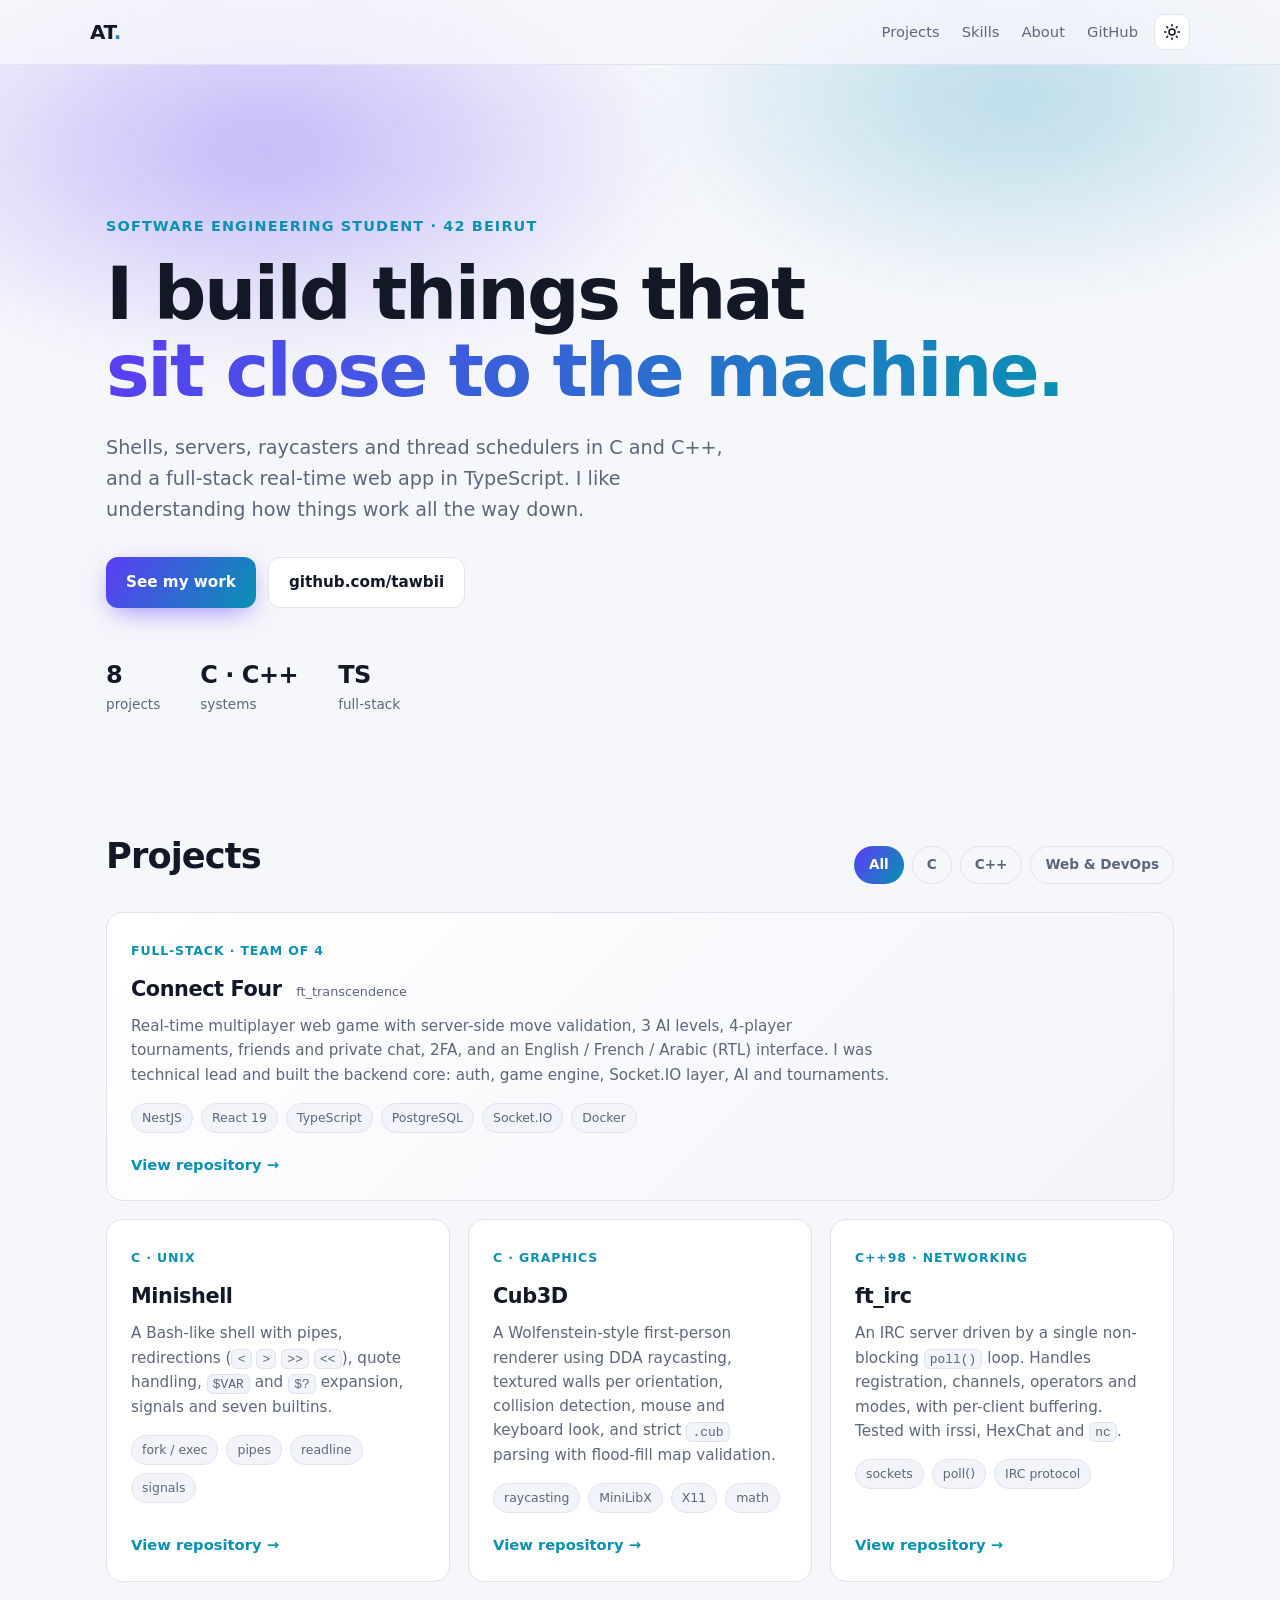
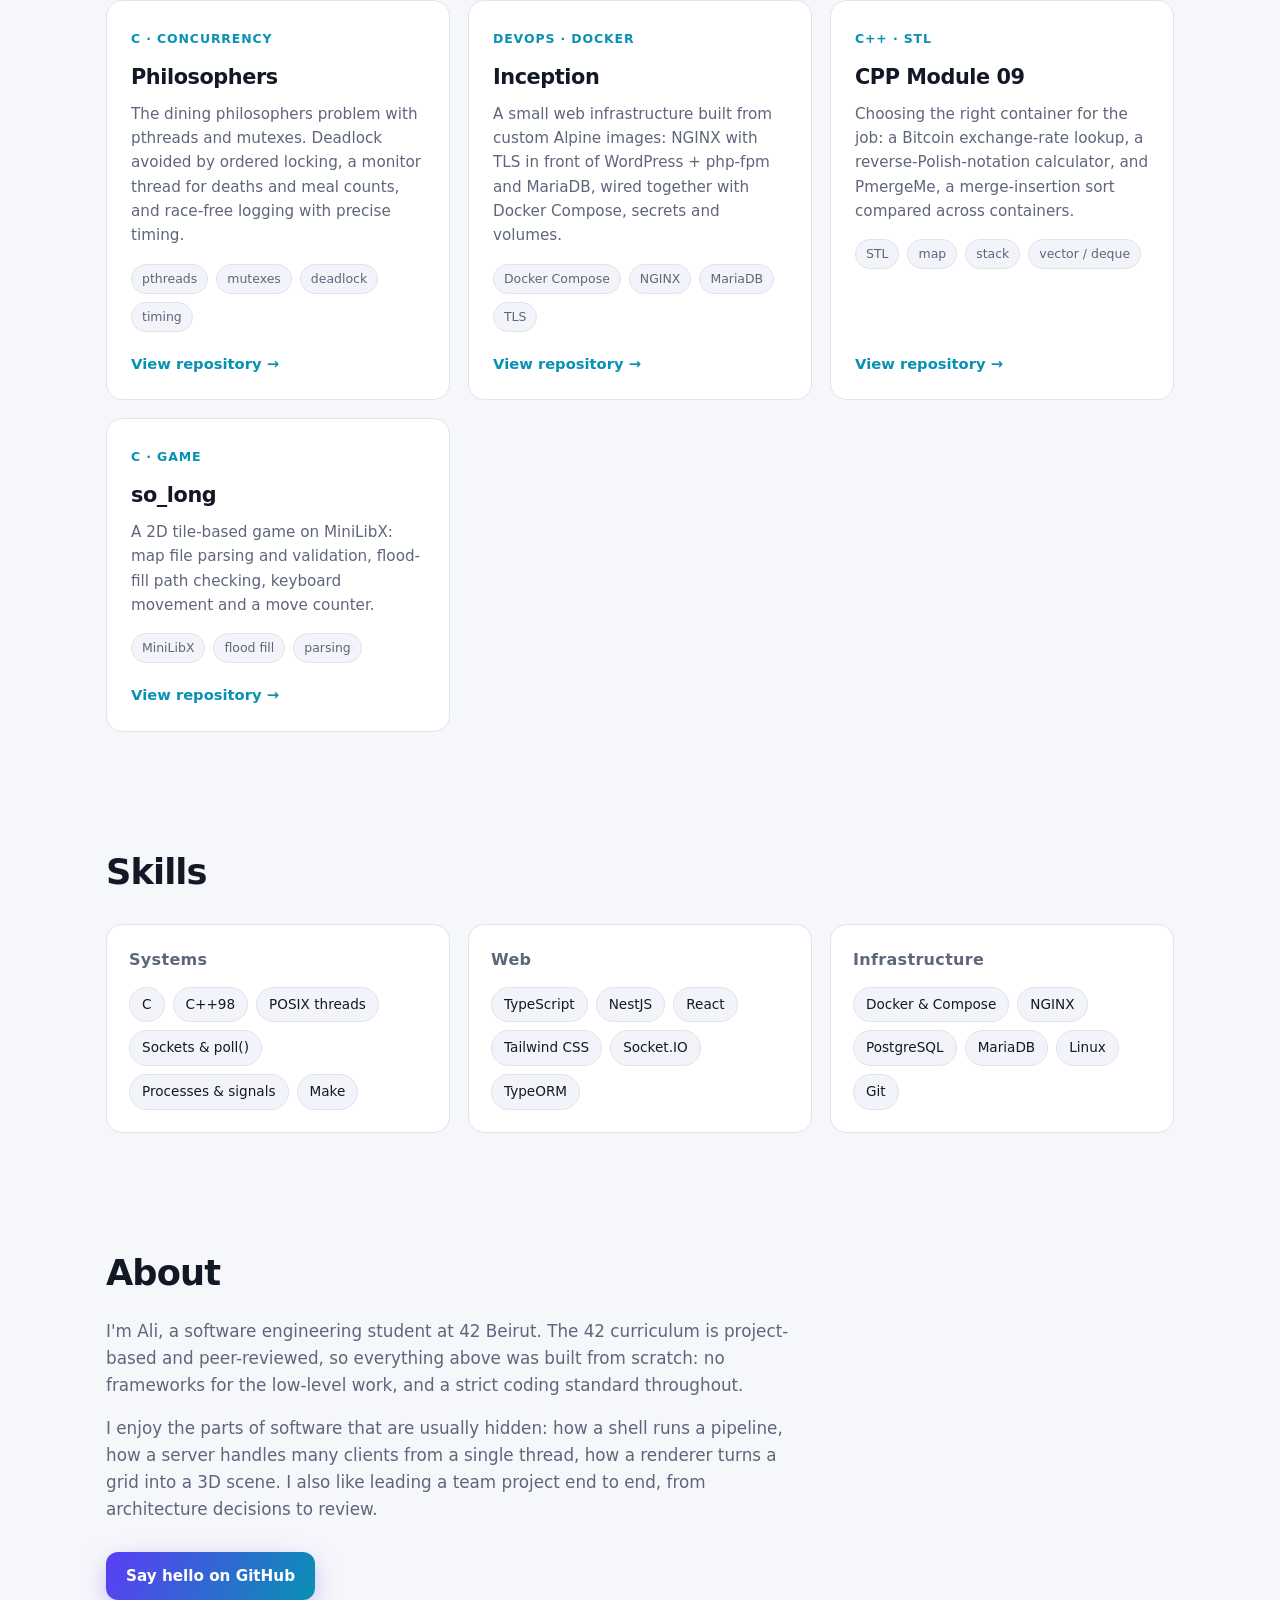
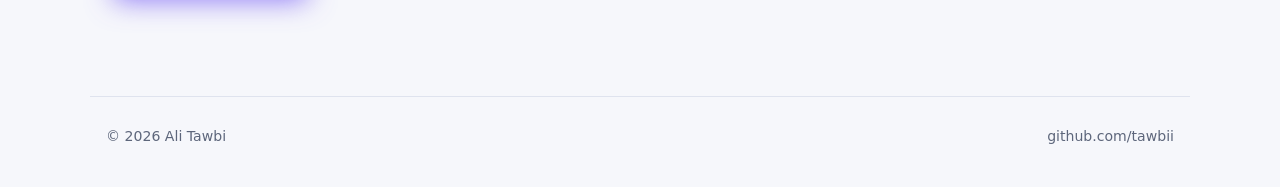
==== index.html @ 0d7594f7 "Add profile" ====
<!doctype html>
<html lang="en">
<head>
<meta charset="utf-8">
<meta name="viewport" content="width=device-width, initial-scale=1">
<title>Ali Tawbi — Software Engineer</title>
<meta name="description" content="Portfolio of Ali Tawbi, a 42 Beirut software engineering student: shells, servers, raycasters, concurrency and full-stack web.">
<meta property="og:title" content="Ali Tawbi — Software Engineer">
<meta property="og:description" content="Systems programming in C and C++, plus full-stack web with NestJS and React.">
<link rel="icon" href="data:image/svg+xml,<svg xmlns='http://www.w3.org/2000/svg' viewBox='0 0 64 64'><defs><linearGradient id='g' x1='0' y1='0' x2='1' y2='1'><stop offset='0' stop-color='%237c5cff'/><stop offset='1' stop-color='%2321d4fd'/></linearGradient></defs><rect width='64' height='64' rx='16' fill='url(%23g)'/><text x='32' y='43' font-family='sans-serif' font-size='30' font-weight='700' text-anchor='middle' fill='white'>AT</text></svg>">
<link rel="stylesheet" href="style.css">
</head>
<body>

<header class="nav">
  <a class="brand" href="#top" aria-label="Ali Tawbi, home">AT<span>.</span></a>
  <nav aria-label="Primary">
    <a href="#projects">Projects</a>
    <a href="#skills">Skills</a>
    <a href="#about">About</a>
    <a href="https://github.com/tawbii" rel="noopener">GitHub</a>
  </nav>
  <button id="theme" class="icon-btn" type="button" aria-label="Toggle light and dark theme">
    <svg viewBox="0 0 24 24" width="18" height="18" fill="none" stroke="currentColor" stroke-width="2" stroke-linecap="round" stroke-linejoin="round" aria-hidden="true"><circle cx="12" cy="12" r="4"/><path d="M12 2v2M12 20v2M4.9 4.9l1.4 1.4M17.7 17.7l1.4 1.4M2 12h2M20 12h2M4.9 19.1l1.4-1.4M17.7 6.3l1.4-1.4"/></svg>
  </button>
</header>

<main id="top">

  <section class="hero">
    <div class="glow" aria-hidden="true"></div>
    <p class="eyebrow">Software engineering student · 42 Beirut</p>
    <h1>I build things that<br><span class="grad">sit close to the machine.</span></h1>
    <p class="lede">Shells, servers, raycasters and thread schedulers in C and C++, and a full-stack real-time web app in TypeScript. I like understanding how things work all the way down.</p>
    <div class="cta">
      <a class="btn primary" href="#projects">See my work</a>
      <a class="btn" href="https://github.com/tawbii" rel="noopener">github.com/tawbii</a>
    </div>
    <ul class="stats" aria-label="At a glance">
      <li><strong>8</strong><span>projects</span></li>
      <li><strong>C · C++</strong><span>systems</span></li>
      <li><strong>TS</strong><span>full-stack</span></li>
    </ul>
  </section>

  <section id="projects" class="section">
    <div class="section-head">
      <h2>Projects</h2>
      <div class="filters" role="group" aria-label="Filter projects">
        <button class="chip active" data-filter="all" type="button">All</button>
        <button class="chip" data-filter="c" type="button">C</button>
        <button class="chip" data-filter="cpp" type="button">C++</button>
        <button class="chip" data-filter="web" type="button">Web &amp; DevOps</button>
      </div>
    </div>

    <div class="grid">

      <article class="card featured" data-cat="web">
        <div class="card-top"><span class="kind">Full-stack · Team of 4</span></div>
        <h3>Connect Four <small>ft_transcendence</small></h3>
        <p>Real-time multiplayer web game with server-side move validation, 3 AI levels, 4-player tournaments, friends and private chat, 2FA, and an English / French / Arabic (RTL) interface. I was technical lead and built the backend core: auth, game engine, Socket.IO layer, AI and tournaments.</p>
        <ul class="tags"><li>NestJS</li><li>React 19</li><li>TypeScript</li><li>PostgreSQL</li><li>Socket.IO</li><li>Docker</li></ul>
        <a class="link" href="https://github.com/tawbii/transcendence" rel="noopener">View repository <span aria-hidden="true">→</span></a>
      </article>

      <article class="card" data-cat="c">
        <div class="card-top"><span class="kind">C · Unix</span></div>
        <h3>Minishell</h3>
        <p>A Bash-like shell with pipes, redirections (<code>&lt;</code> <code>&gt;</code> <code>&gt;&gt;</code> <code>&lt;&lt;</code>), quote handling, <code>$VAR</code> and <code>$?</code> expansion, signals and seven builtins.</p>
        <ul class="tags"><li>fork / exec</li><li>pipes</li><li>readline</li><li>signals</li></ul>
        <a class="link" href="https://github.com/tawbii/Minishell" rel="noopener">View repository <span aria-hidden="true">→</span></a>
      </article>

      <article class="card" data-cat="c">
        <div class="card-top"><span class="kind">C · Graphics</span></div>
        <h3>Cub3D</h3>
        <p>A Wolfenstein-style first-person renderer using DDA raycasting, textured walls per orientation, collision detection, mouse and keyboard look, and strict <code>.cub</code> parsing with flood-fill map validation.</p>
        <ul class="tags"><li>raycasting</li><li>MiniLibX</li><li>X11</li><li>math</li></ul>
        <a class="link" href="https://github.com/tawbii/Cub3d-" rel="noopener">View repository <span aria-hidden="true">→</span></a>
      </article>

      <article class="card" data-cat="cpp">
        <div class="card-top"><span class="kind">C++98 · Networking</span></div>
        <h3>ft_irc</h3>
        <p>An IRC server driven by a single non-blocking <code>poll()</code> loop. Handles registration, channels, operators and modes, with per-client buffering. Tested with irssi, HexChat and <code>nc</code>.</p>
        <ul class="tags"><li>sockets</li><li>poll()</li><li>IRC protocol</li></ul>
        <a class="link" href="https://github.com/tawbii/irc" rel="noopener">View repository <span aria-hidden="true">→</span></a>
      </article>

      <article class="card" data-cat="c">
        <div class="card-top"><span class="kind">C · Concurrency</span></div>
        <h3>Philosophers</h3>
        <p>The dining philosophers problem with pthreads and mutexes. Deadlock avoided by ordered locking, a monitor thread for deaths and meal counts, and race-free logging with precise timing.</p>
        <ul class="tags"><li>pthreads</li><li>mutexes</li><li>deadlock</li><li>timing</li></ul>
        <a class="link" href="https://github.com/tawbii/philosophers" rel="noopener">View repository <span aria-hidden="true">→</span></a>
      </article>

      <article class="card" data-cat="web">
        <div class="card-top"><span class="kind">DevOps · Docker</span></div>
        <h3>Inception</h3>
        <p>A small web infrastructure built from custom Alpine images: NGINX with TLS in front of WordPress + php-fpm and MariaDB, wired together with Docker Compose, secrets and volumes.</p>
        <ul class="tags"><li>Docker Compose</li><li>NGINX</li><li>MariaDB</li><li>TLS</li></ul>
        <a class="link" href="https://github.com/tawbii/inception" rel="noopener">View repository <span aria-hidden="true">→</span></a>
      </article>

      <article class="card" data-cat="cpp">
        <div class="card-top"><span class="kind">C++ · STL</span></div>
        <h3>CPP Module 09</h3>
        <p>Choosing the right container for the job: a Bitcoin exchange-rate lookup, a reverse-Polish-notation calculator, and PmergeMe, a merge-insertion sort compared across containers.</p>
        <ul class="tags"><li>STL</li><li>map</li><li>stack</li><li>vector / deque</li></ul>
        <a class="link" href="https://github.com/tawbii/CPP09" rel="noopener">View repository <span aria-hidden="true">→</span></a>
      </article>

      <article class="card" data-cat="c">
        <div class="card-top"><span class="kind">C · Game</span></div>
        <h3>so_long</h3>
        <p>A 2D tile-based game on MiniLibX: map file parsing and validation, flood-fill path checking, keyboard movement and a move counter.</p>
        <ul class="tags"><li>MiniLibX</li><li>flood fill</li><li>parsing</li></ul>
        <a class="link" href="https://github.com/tawbii/so_long" rel="noopener">View repository <span aria-hidden="true">→</span></a>
      </article>

    </div>
  </section>

  <section id="skills" class="section">
    <h2>Skills</h2>
    <div class="skills">
      <div class="skill-group">
        <h3>Systems</h3>
        <ul class="tags big"><li>C</li><li>C++98</li><li>POSIX threads</li><li>Sockets &amp; poll()</li><li>Processes &amp; signals</li><li>Make</li></ul>
      </div>
      <div class="skill-group">
        <h3>Web</h3>
        <ul class="tags big"><li>TypeScript</li><li>NestJS</li><li>React</li><li>Tailwind CSS</li><li>Socket.IO</li><li>TypeORM</li></ul>
      </div>
      <div class="skill-group">
        <h3>Infrastructure</h3>
        <ul class="tags big"><li>Docker &amp; Compose</li><li>NGINX</li><li>PostgreSQL</li><li>MariaDB</li><li>Linux</li><li>Git</li></ul>
      </div>
    </div>
  </section>

  <section id="about" class="section about">
    <h2>About</h2>
    <p>I'm Ali, a software engineering student at 42 Beirut. The 42 curriculum is project-based and peer-reviewed, so everything above was built from scratch: no frameworks for the low-level work, and a strict coding standard throughout.</p>
    <p>I enjoy the parts of software that are usually hidden: how a shell runs a pipeline, how a server handles many clients from a single thread, how a renderer turns a grid into a 3D scene. I also like leading a team project end to end, from architecture decisions to review.</p>
    <a class="btn primary" href="https://github.com/tawbii" rel="noopener">Say hello on GitHub</a>
  </section>

</main>

<footer class="footer">
  <span>© <span id="year">2026</span> Ali Tawbi</span>
  <a href="https://github.com/tawbii" rel="noopener">github.com/tawbii</a>
</footer>

<script src="main.js"></script>
</body>
</html>
---- style.css ----
:root {
  --bg: #0a0c12;
  --bg-2: #0f121b;
  --surface: #121723;
  --surface-2: #171d2c;
  --border: #232b3d;
  --text: #e9edf5;
  --muted: #8d97ab;
  --accent: #7c5cff;
  --accent-2: #21d4fd;
  --grad: linear-gradient(120deg, var(--accent), var(--accent-2));
  --shadow: 0 10px 40px -12px rgba(0, 0, 0, .6);
  --radius: 16px;
  color-scheme: dark;
}
@media (prefers-color-scheme: light) {
  :root:not([data-theme="dark"]) {
    --bg: #f6f7fb; --bg-2: #eef0f7; --surface: #ffffff; --surface-2: #f3f4fa;
    --border: #dfe3ee; --text: #131827; --muted: #5d667b;
    --accent: #5b3df5; --accent-2: #0891b2;
    --shadow: 0 10px 40px -14px rgba(30, 40, 90, .25);
    color-scheme: light;
  }
}
:root[data-theme="light"] {
  --bg: #f6f7fb; --bg-2: #eef0f7; --surface: #ffffff; --surface-2: #f3f4fa;
  --border: #dfe3ee; --text: #131827; --muted: #5d667b;
  --accent: #5b3df5; --accent-2: #0891b2;
  --shadow: 0 10px 40px -14px rgba(30, 40, 90, .25);
  color-scheme: light;
}

* { box-sizing: border-box; }
html { scroll-behavior: smooth; }
body {
  margin: 0;
  background: var(--bg);
  color: var(--text);
  font-family: Inter, ui-sans-serif, system-ui, -apple-system, "Segoe UI", Roboto, "Helvetica Neue", Arial, sans-serif;
  line-height: 1.6;
  -webkit-font-smoothing: antialiased;
}
a { color: inherit; text-decoration: none; }
code {
  font-family: ui-monospace, SFMono-Regular, Menlo, Consolas, monospace;
  font-size: .85em;
  padding: .12em .4em;
  border-radius: 6px;
  background: var(--surface-2);
  border: 1px solid var(--border);
}
:focus-visible { outline: 2px solid var(--accent-2); outline-offset: 3px; border-radius: 6px; }

/* nav */
.nav {
  position: sticky; top: 0; z-index: 10;
  display: flex; align-items: center; justify-content: space-between; gap: 16px;
  padding: 14px max(16px, calc((100vw - 1100px) / 2));
  background: color-mix(in srgb, var(--bg) 78%, transparent);
  backdrop-filter: blur(14px);
  border-bottom: 1px solid var(--border);
}
.brand { font-weight: 800; font-size: 1.25rem; letter-spacing: -.02em; }
.brand span { color: var(--accent-2); }
.nav nav { display: flex; gap: 22px; margin-left: auto; }
.nav nav a { color: var(--muted); font-size: .92rem; transition: color .15s; }
.nav nav a:hover { color: var(--text); }
.icon-btn {
  display: grid; place-items: center; width: 36px; height: 36px;
  color: var(--text); background: var(--surface); border: 1px solid var(--border);
  border-radius: 10px; cursor: pointer; transition: transform .15s, border-color .15s;
}
.icon-btn:hover { transform: translateY(-1px); border-color: var(--accent); }

main { max-width: 1100px; margin: 0 auto; padding: 0 16px; }

/* hero */
.hero { position: relative; padding: clamp(72px, 14vw, 150px) 0 56px; isolation: isolate; }
.glow {
  position: absolute; inset: -10% -20% auto -20%; height: 520px; z-index: -1;
  background:
    radial-gradient(40% 60% at 25% 30%, color-mix(in srgb, var(--accent) 34%, transparent), transparent 70%),
    radial-gradient(35% 55% at 75% 20%, color-mix(in srgb, var(--accent-2) 26%, transparent), transparent 70%);
  filter: blur(30px);
  animation: drift 14s ease-in-out infinite alternate;
}
@keyframes drift { to { transform: translate3d(2%, 4%, 0) scale(1.06); } }
.eyebrow { margin: 0 0 18px; color: var(--accent-2); font-weight: 600; font-size: .9rem; letter-spacing: .08em; text-transform: uppercase; }
h1 { margin: 0; font-size: clamp(2.3rem, 7vw, 4.6rem); line-height: 1.04; letter-spacing: -.035em; font-weight: 800; }
.grad { background: var(--grad); -webkit-background-clip: text; background-clip: text; color: transparent; }
.lede { max-width: 620px; margin: 24px 0 0; color: var(--muted); font-size: clamp(1.02rem, 2.2vw, 1.2rem); }
.cta { display: flex; flex-wrap: wrap; gap: 12px; margin-top: 32px; }
.btn {
  display: inline-flex; align-items: center; padding: 12px 20px; font-weight: 600; font-size: .95rem;
  border-radius: 12px; border: 1px solid var(--border); background: var(--surface);
  transition: transform .15s, border-color .15s, box-shadow .15s;
}
.btn:hover { transform: translateY(-2px); border-color: var(--accent); }
.btn.primary { border: 0; color: #fff; background: var(--grad); box-shadow: 0 8px 28px -8px color-mix(in srgb, var(--accent) 70%, transparent); }
.btn.primary:hover { box-shadow: 0 12px 34px -8px color-mix(in srgb, var(--accent) 80%, transparent); }
.stats { display: flex; flex-wrap: wrap; gap: 14px 40px; list-style: none; margin: 48px 0 0; padding: 0; }
.stats li { display: flex; flex-direction: column; }
.stats strong { font-size: 1.5rem; letter-spacing: -.02em; }
.stats span { color: var(--muted); font-size: .85rem; }

/* sections */
.section { padding: 56px 0; }
.section h2 { margin: 0 0 8px; font-size: clamp(1.6rem, 4vw, 2.2rem); letter-spacing: -.025em; }
.section-head { display: flex; flex-wrap: wrap; align-items: end; justify-content: space-between; gap: 16px; margin-bottom: 28px; }
.section-head h2 { margin: 0; }
.filters { display: flex; flex-wrap: wrap; gap: 8px; }
.chip {
  padding: 7px 14px; font: inherit; font-size: .85rem; font-weight: 600; color: var(--muted);
  background: transparent; border: 1px solid var(--border); border-radius: 999px; cursor: pointer;
  transition: color .15s, background .15s, border-color .15s;
}
.chip:hover { color: var(--text); border-color: var(--accent); }
.chip.active { color: #fff; background: var(--grad); border-color: transparent; }

/* cards */
.grid { display: grid; grid-template-columns: repeat(auto-fill, minmax(310px, 1fr)); gap: 18px; }
.card {
  position: relative; display: flex; flex-direction: column; padding: 24px;
  background: var(--surface); border: 1px solid var(--border); border-radius: var(--radius);
  transition: transform .2s, border-color .2s, box-shadow .2s;
}
.card::before {
  content: ""; position: absolute; inset: 0; border-radius: inherit; padding: 1px; opacity: 0;
  background: var(--grad);
  -webkit-mask: linear-gradient(#000 0 0) content-box, linear-gradient(#000 0 0);
  -webkit-mask-composite: xor; mask-composite: exclude;
  transition: opacity .25s; pointer-events: none;
}
.card:hover { transform: translateY(-4px); box-shadow: var(--shadow); }
.card:hover::before { opacity: 1; }
.card.featured { grid-column: 1 / -1; background: linear-gradient(135deg, var(--surface), var(--surface-2)); }
.card.featured p { max-width: 760px; }
.card[hidden] { display: none; }
.kind { color: var(--accent-2); font-size: .78rem; font-weight: 700; letter-spacing: .07em; text-transform: uppercase; }
.card h3 { margin: 10px 0 8px; font-size: 1.3rem; letter-spacing: -.02em; }
.card h3 small { margin-left: 8px; color: var(--muted); font-size: .8rem; font-weight: 500; letter-spacing: 0; }
.card p { margin: 0 0 16px; color: var(--muted); font-size: .95rem; }
.tags { display: flex; flex-wrap: wrap; gap: 8px; list-style: none; margin: 0 0 20px; padding: 0; }
.tags li {
  padding: 4px 10px; font-size: .78rem; font-weight: 500; color: var(--muted);
  background: var(--surface-2); border: 1px solid var(--border); border-radius: 999px;
}
.link { margin-top: auto; font-weight: 600; font-size: .92rem; color: var(--accent-2); }
.link span { display: inline-block; transition: transform .15s; }
.link:hover span { transform: translateX(4px); }

/* skills */
.skills { display: grid; grid-template-columns: repeat(auto-fit, minmax(260px, 1fr)); gap: 18px; margin-top: 24px; }
.skill-group { padding: 22px; background: var(--surface); border: 1px solid var(--border); border-radius: var(--radius); }
.skill-group h3 { margin: 0 0 14px; font-size: 1rem; color: var(--muted); font-weight: 600; letter-spacing: .02em; }
.tags.big { margin: 0; }
.tags.big li { font-size: .85rem; padding: 6px 12px; color: var(--text); }

/* about */
.about p { max-width: 700px; color: var(--muted); font-size: 1.05rem; }
.about .btn { margin-top: 12px; }

/* footer */
.footer {
  display: flex; flex-wrap: wrap; justify-content: space-between; gap: 12px;
  max-width: 1100px; margin: 40px auto 0; padding: 28px 16px 40px;
  color: var(--muted); font-size: .88rem; border-top: 1px solid var(--border);
}
.footer a:hover { color: var(--text); }

@media (max-width: 640px) {
  .nav nav { gap: 14px; }
  .nav nav a:nth-child(3) { display: none; }
  .grid { grid-template-columns: 1fr; }
}
@media (prefers-reduced-motion: reduce) {
  html { scroll-behavior: auto; }
  .glow { animation: none; }
  * { transition: none !important; }
}
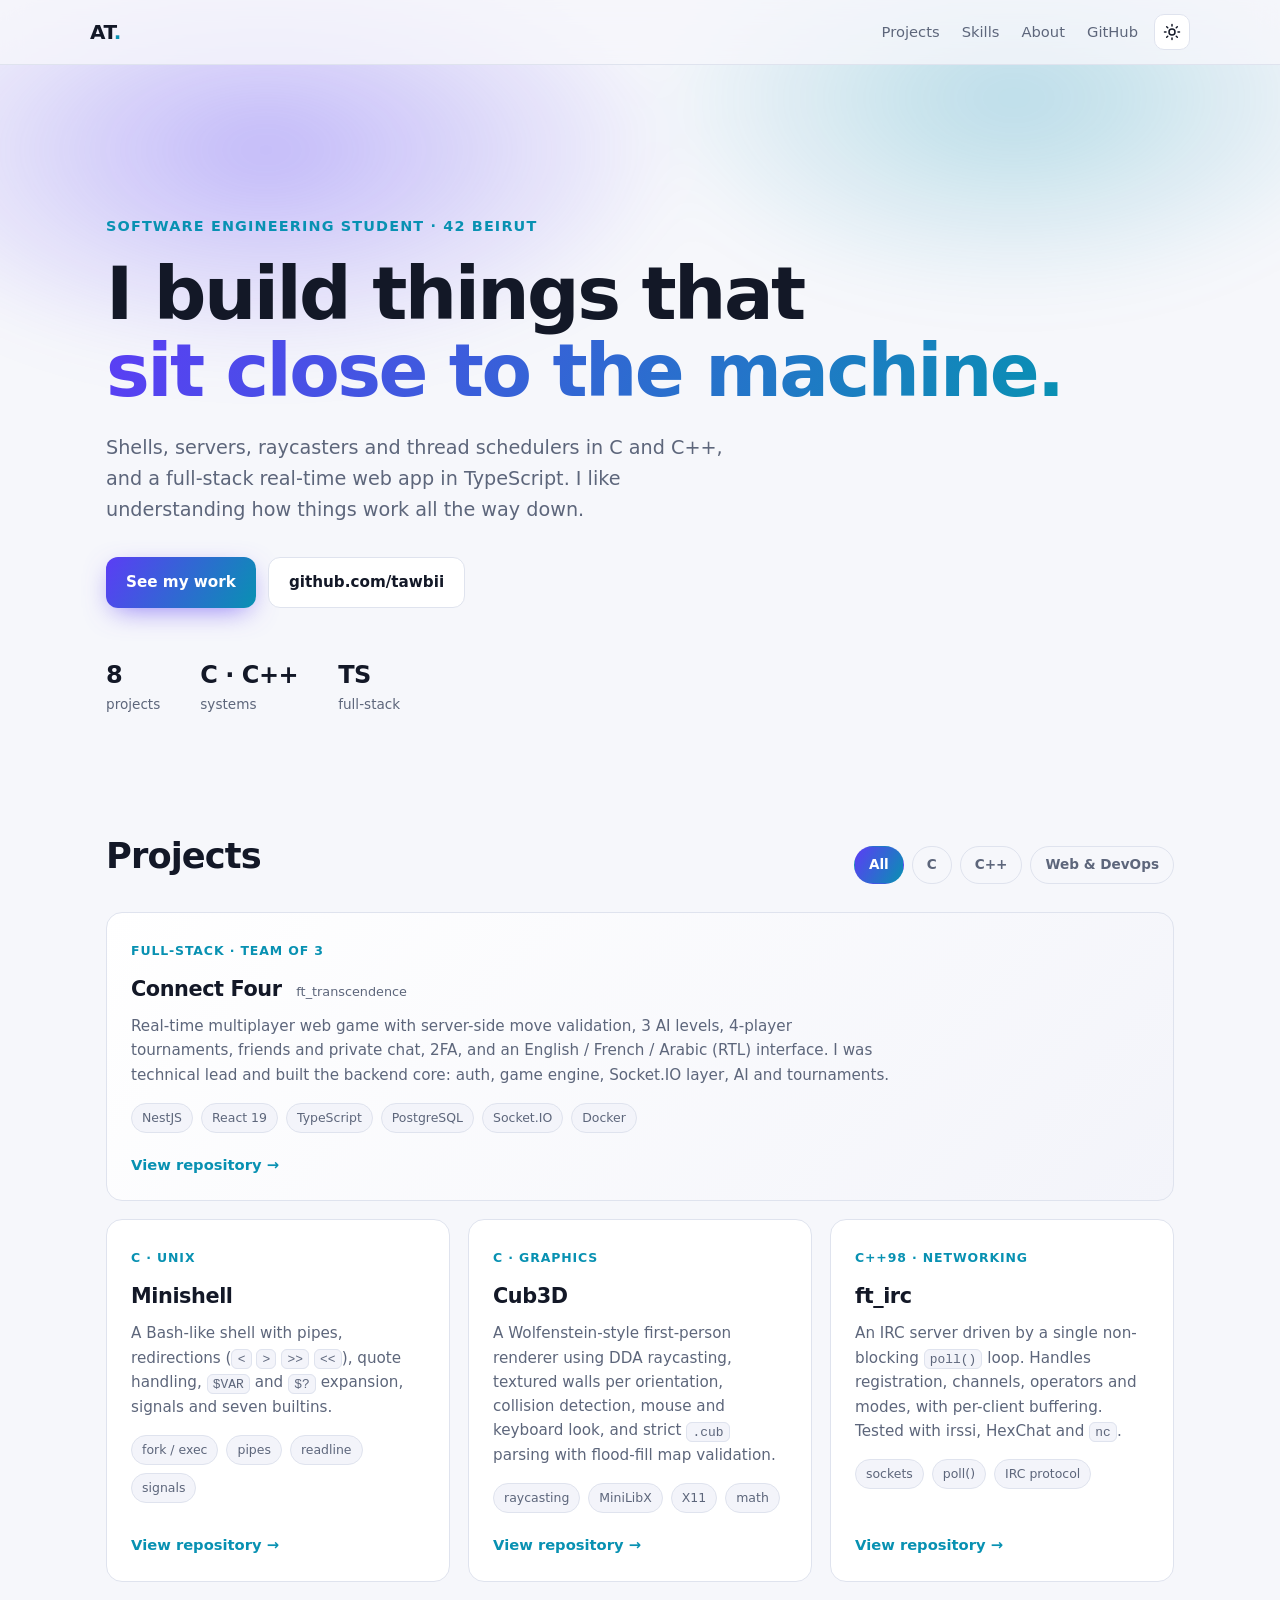
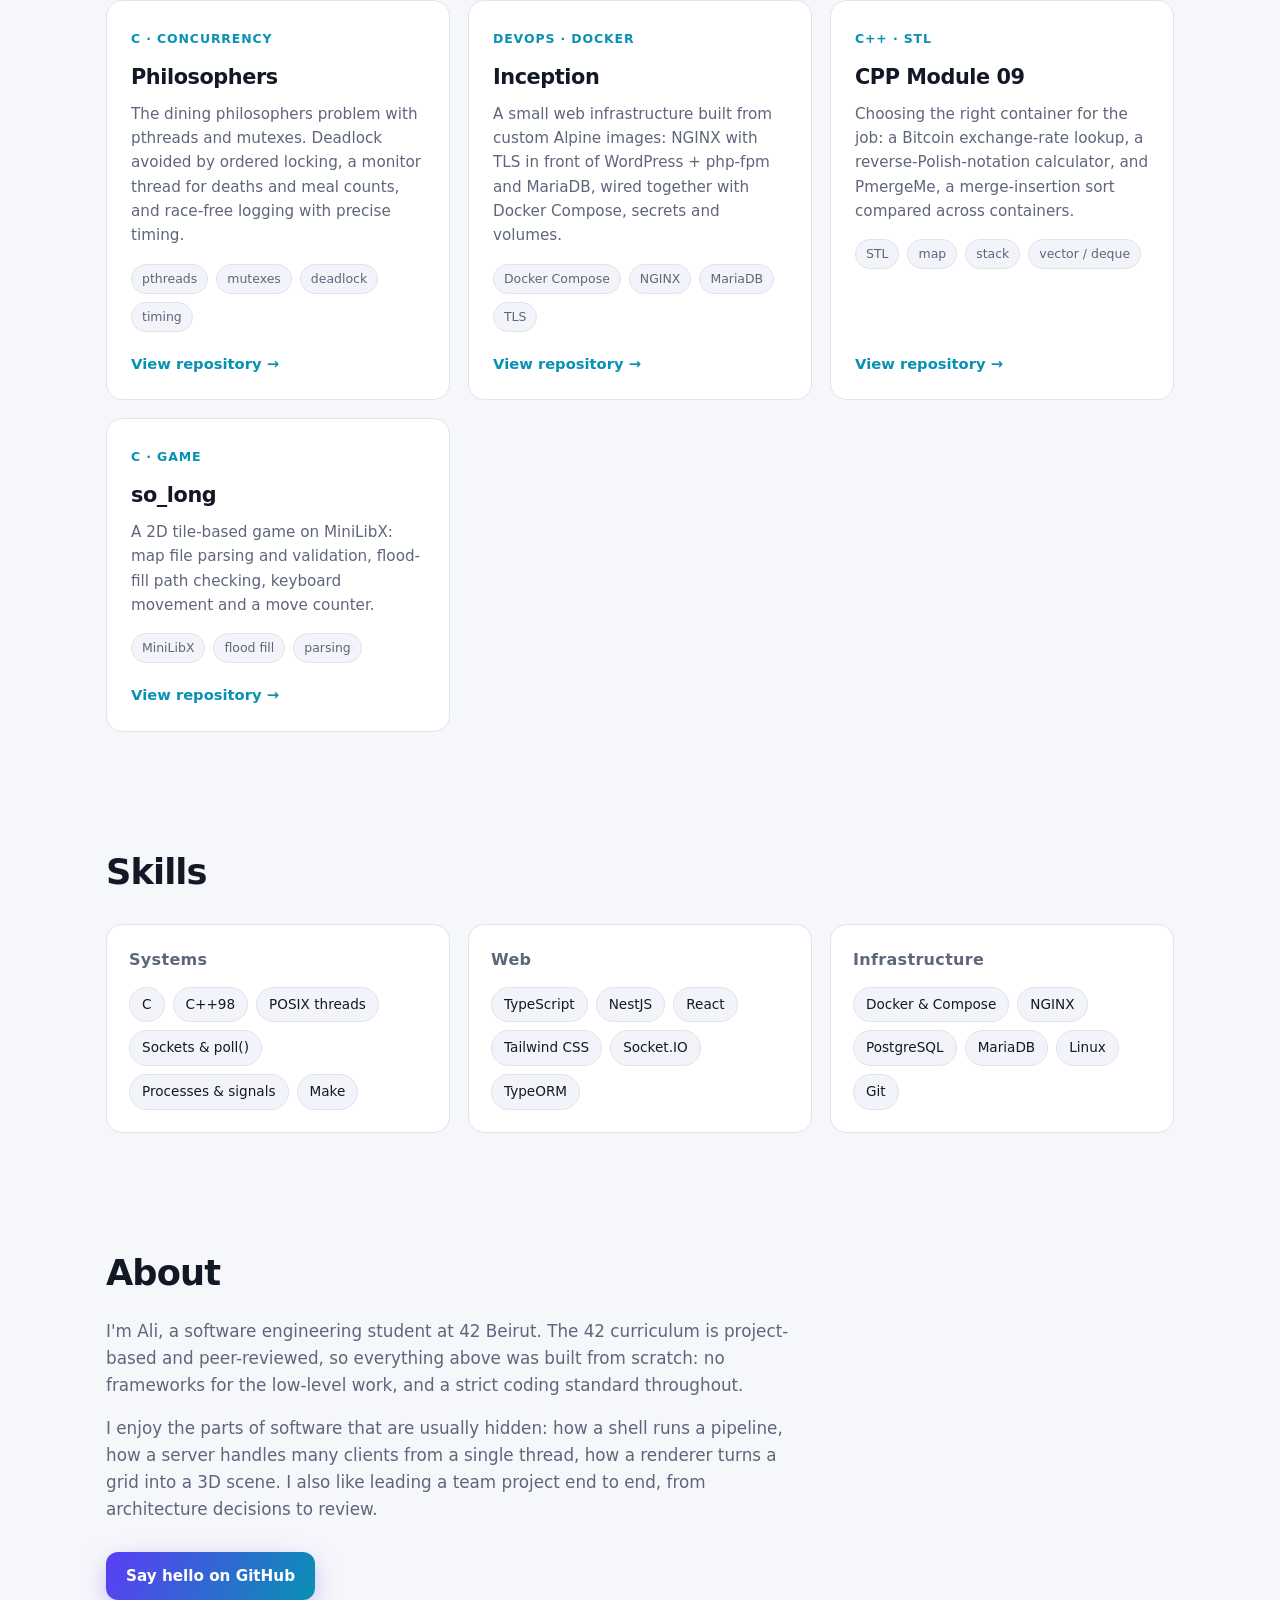
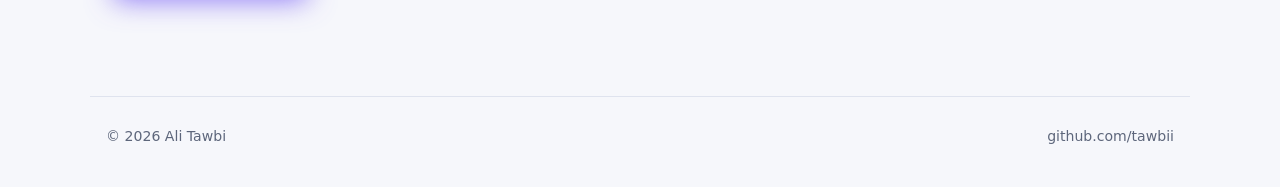
==== commit ce26b2cd: "Fix team size" ====
--- a/index.html
+++ b/index.html
@@ -57,7 +57,7 @@
     <div class="grid">
 
       <article class="card featured" data-cat="web">
-        <div class="card-top"><span class="kind">Full-stack · Team of 4</span></div>
+        <div class="card-top"><span class="kind">Full-stack · Team of 3</span></div>
         <h3>Connect Four <small>ft_transcendence</small></h3>
         <p>Real-time multiplayer web game with server-side move validation, 3 AI levels, 4-player tournaments, friends and private chat, 2FA, and an English / French / Arabic (RTL) interface. I was technical lead and built the backend core: auth, game engine, Socket.IO layer, AI and tournaments.</p>
         <ul class="tags"><li>NestJS</li><li>React 19</li><li>TypeScript</li><li>PostgreSQL</li><li>Socket.IO</li><li>Docker</li></ul>
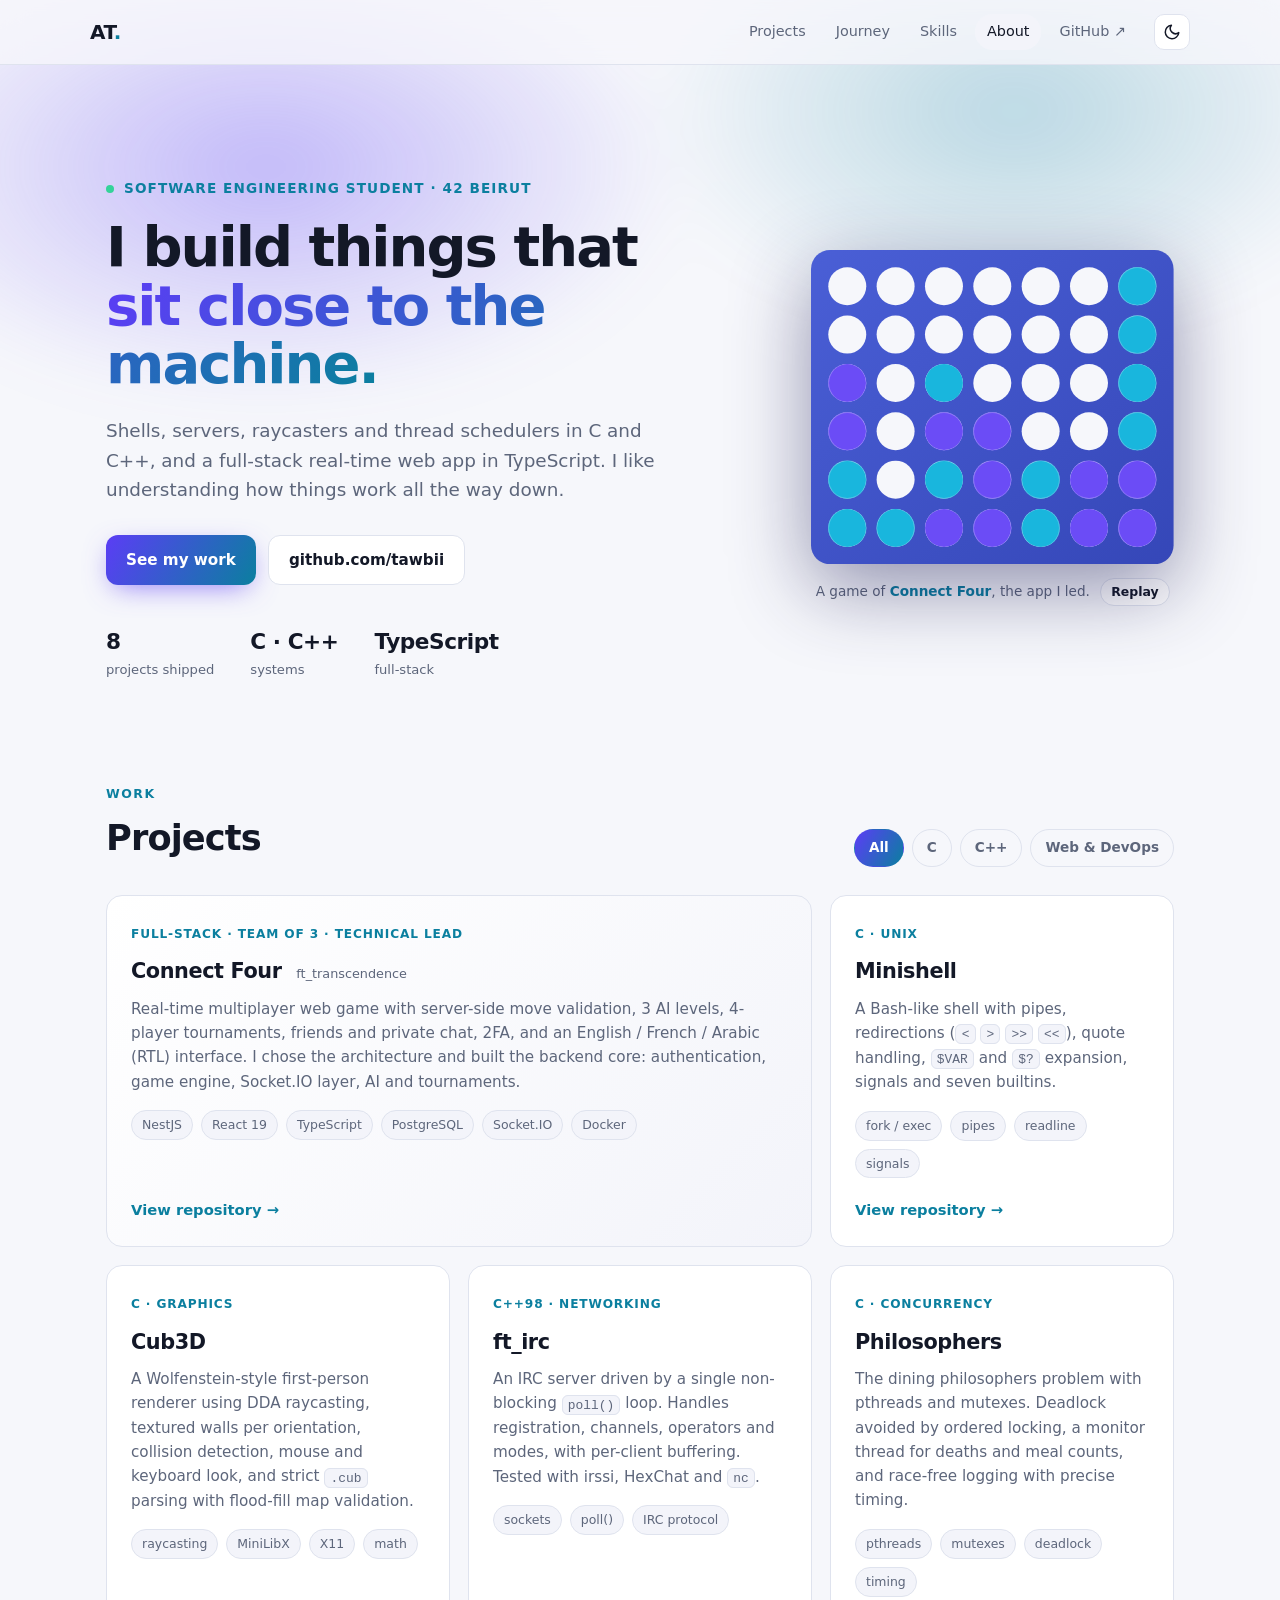
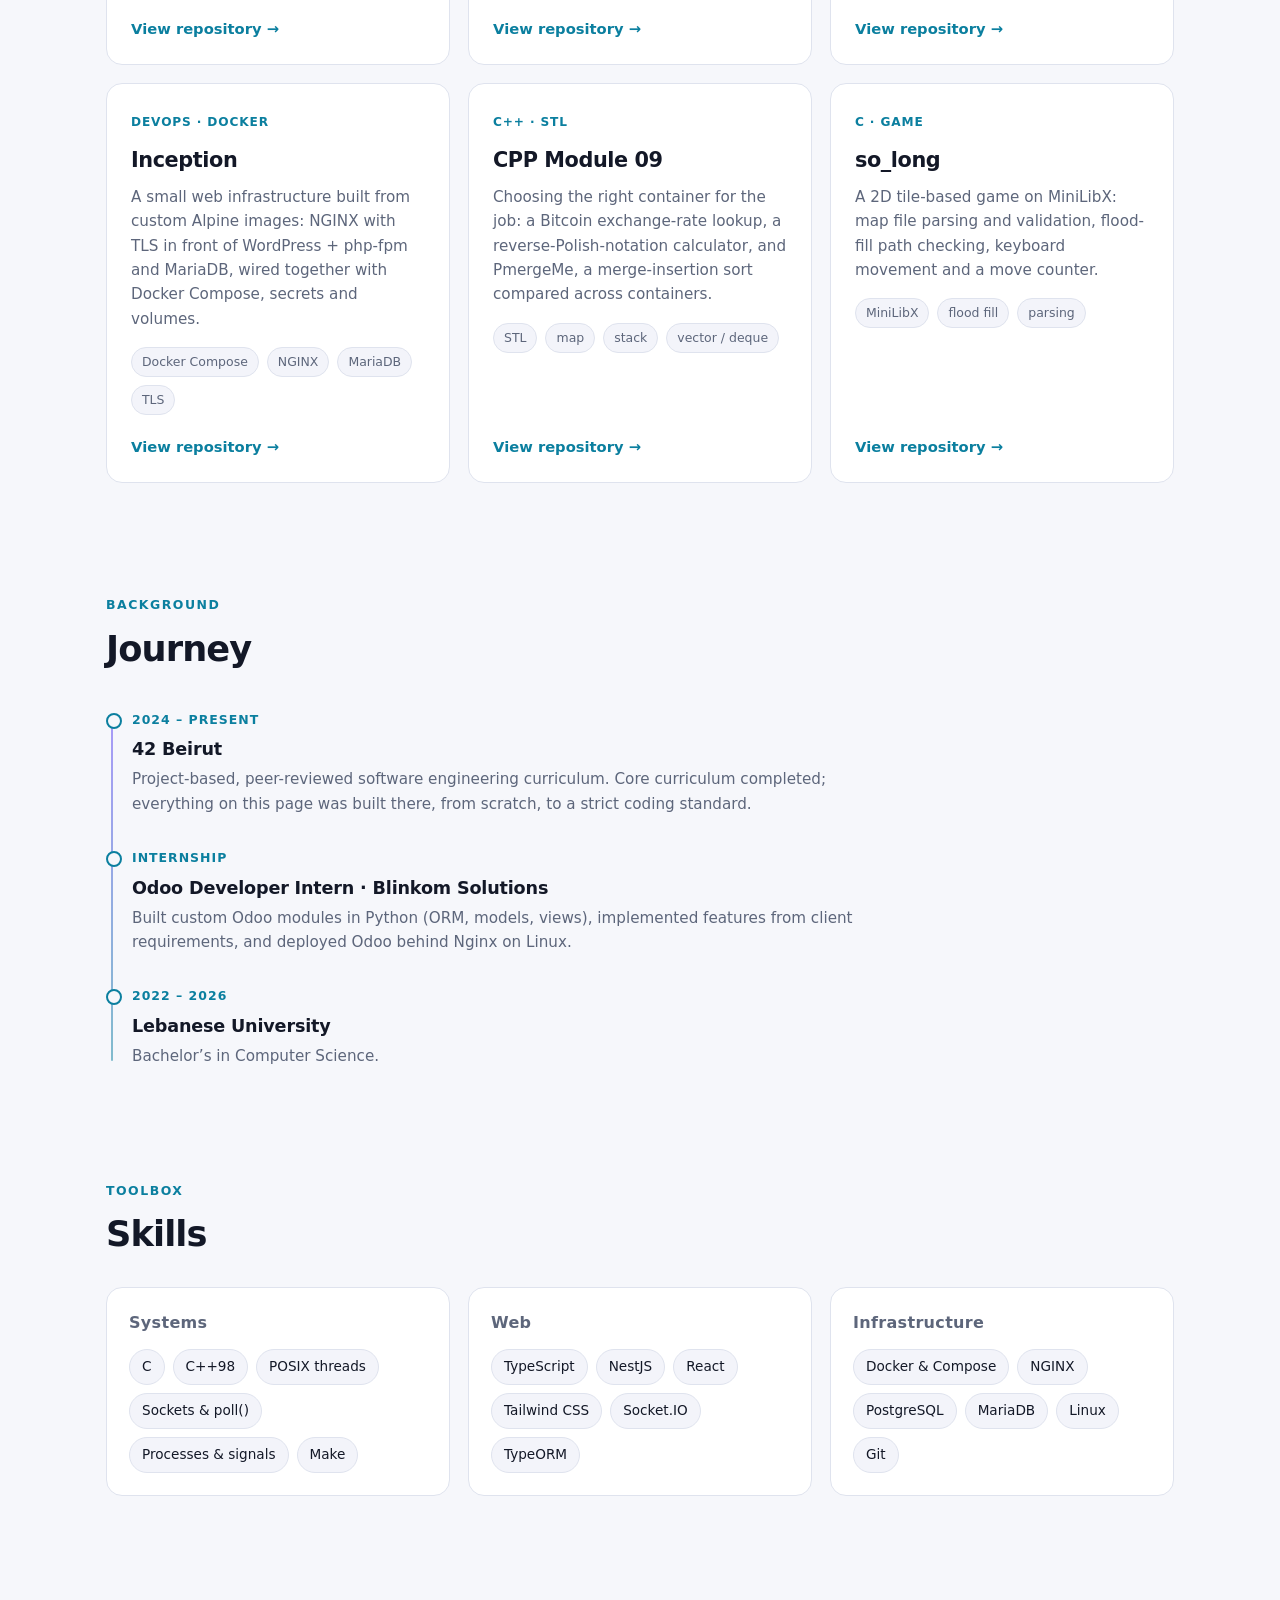
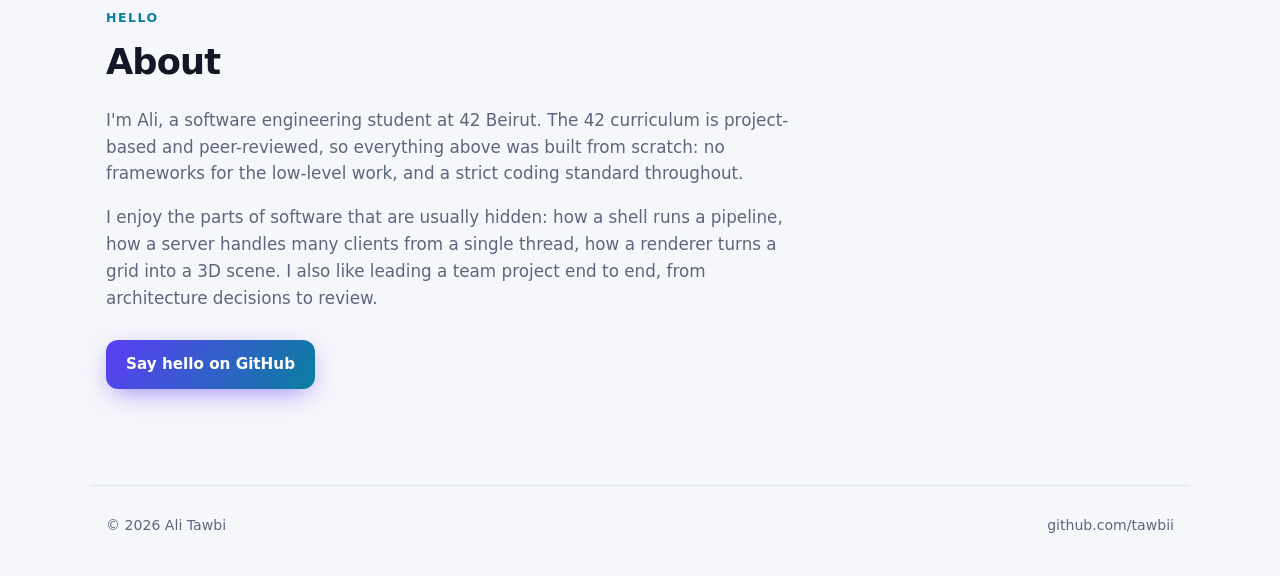
==== commit 4e77b4aa: "Redesign portfolio: Connect Four hero, journey timeline, scroll reveal, social preview" ====
--- a/index.html
+++ b/index.html
@@ -5,23 +5,33 @@
 <meta name="viewport" content="width=device-width, initial-scale=1">
 <title>Ali Tawbi — Software Engineer</title>
 <meta name="description" content="Portfolio of Ali Tawbi, a 42 Beirut software engineering student: shells, servers, raycasters, concurrency and full-stack web.">
+<meta name="theme-color" content="#0a0c12">
+<link rel="canonical" href="https://tawbii.github.io/">
+<meta property="og:type" content="website">
+<meta property="og:url" content="https://tawbii.github.io/">
 <meta property="og:title" content="Ali Tawbi — Software Engineer">
 <meta property="og:description" content="Systems programming in C and C++, plus full-stack web with NestJS and React.">
-<link rel="icon" href="data:image/svg+xml,<svg xmlns='http://www.w3.org/2000/svg' viewBox='0 0 64 64'><defs><linearGradient id='g' x1='0' y1='0' x2='1' y2='1'><stop offset='0' stop-color='%237c5cff'/><stop offset='1' stop-color='%2321d4fd'/></linearGradient></defs><rect width='64' height='64' rx='16' fill='url(%23g)'/><text x='32' y='43' font-family='sans-serif' font-size='30' font-weight='700' text-anchor='middle' fill='white'>AT</text></svg>">
+<meta property="og:image" content="https://tawbii.github.io/og.png">
+<meta name="twitter:card" content="summary_large_image">
+<link rel="icon" href="favicon.svg" type="image/svg+xml">
 <link rel="stylesheet" href="style.css">
+<script>document.documentElement.classList.add('js');</script>
 </head>
 <body>
+<a class="skip" href="#projects">Skip to projects</a>
 
 <header class="nav">
   <a class="brand" href="#top" aria-label="Ali Tawbi, home">AT<span>.</span></a>
   <nav aria-label="Primary">
-    <a href="#projects">Projects</a>
-    <a href="#skills">Skills</a>
-    <a href="#about">About</a>
-    <a href="https://github.com/tawbii" rel="noopener">GitHub</a>
+    <a href="#projects" data-spy="projects">Projects</a>
+    <a href="#journey" data-spy="journey">Journey</a>
+    <a href="#skills" data-spy="skills">Skills</a>
+    <a href="#about" data-spy="about">About</a>
+    <a href="https://github.com/tawbii" rel="noopener">GitHub ↗</a>
   </nav>
   <button id="theme" class="icon-btn" type="button" aria-label="Toggle light and dark theme">
-    <svg viewBox="0 0 24 24" width="18" height="18" fill="none" stroke="currentColor" stroke-width="2" stroke-linecap="round" stroke-linejoin="round" aria-hidden="true"><circle cx="12" cy="12" r="4"/><path d="M12 2v2M12 20v2M4.9 4.9l1.4 1.4M17.7 17.7l1.4 1.4M2 12h2M20 12h2M4.9 19.1l1.4-1.4M17.7 6.3l1.4-1.4"/></svg>
+    <svg class="i-sun" viewBox="0 0 24 24" width="18" height="18" fill="none" stroke="currentColor" stroke-width="2" stroke-linecap="round" stroke-linejoin="round" aria-hidden="true"><circle cx="12" cy="12" r="4"/><path d="M12 2v2M12 20v2M4.9 4.9l1.4 1.4M17.7 17.7l1.4 1.4M2 12h2M20 12h2M4.9 19.1l1.4-1.4M17.7 6.3l1.4-1.4"/></svg>
+    <svg class="i-moon" viewBox="0 0 24 24" width="18" height="18" fill="none" stroke="currentColor" stroke-width="2" stroke-linecap="round" stroke-linejoin="round" aria-hidden="true"><path d="M21 12.8A9 9 0 1 1 11.2 3a7 7 0 0 0 9.8 9.8z"/></svg>
   </button>
 </header>
 
@@ -29,42 +39,118 @@
 
   <section class="hero">
     <div class="glow" aria-hidden="true"></div>
-    <p class="eyebrow">Software engineering student · 42 Beirut</p>
-    <h1>I build things that<br><span class="grad">sit close to the machine.</span></h1>
-    <p class="lede">Shells, servers, raycasters and thread schedulers in C and C++, and a full-stack real-time web app in TypeScript. I like understanding how things work all the way down.</p>
-    <div class="cta">
-      <a class="btn primary" href="#projects">See my work</a>
-      <a class="btn" href="https://github.com/tawbii" rel="noopener">github.com/tawbii</a>
-    </div>
-    <ul class="stats" aria-label="At a glance">
-      <li><strong>8</strong><span>projects</span></li>
-      <li><strong>C · C++</strong><span>systems</span></li>
-      <li><strong>TS</strong><span>full-stack</span></li>
-    </ul>
+    <div class="hero-text">
+      <p class="eyebrow"><span class="pulse" aria-hidden="true"></span>Software engineering student · 42 Beirut</p>
+      <h1>I build things that<br><span class="grad">sit close to the machine.</span></h1>
+      <p class="lede">Shells, servers, raycasters and thread schedulers in C and C++, and a full-stack real-time web app in TypeScript. I like understanding how things work all the way down.</p>
+      <div class="cta">
+        <a class="btn primary" href="#projects">See my work</a>
+        <a class="btn" href="https://github.com/tawbii" rel="noopener">github.com/tawbii</a>
+      </div>
+      <ul class="stats" aria-label="At a glance">
+        <li><strong>8</strong><span>projects shipped</span></li>
+        <li><strong>C · C++</strong><span>systems</span></li>
+        <li><strong>TypeScript</strong><span>full-stack</span></li>
+      </ul>
+    </div>
+    <div class="hero-art" aria-hidden="false">
+      <svg class="board" viewBox="0 0 420 364" role="img" aria-label="A Connect Four game ending in a diagonal win">
+      <defs><linearGradient id="bf" x1="0" y1="0" x2="1" y2="1"><stop offset="0" stop-color="var(--board-a)"/><stop offset="1" stop-color="var(--board-b)"/></linearGradient></defs>
+      <rect class="board-frame" x="0" y="0" width="420" height="364" rx="22" fill="url(#bf)"/>
+      <circle class="hole" cx="42.0" cy="42.0" r="22"/>
+      <circle class="hole" cx="98.0" cy="42.0" r="22"/>
+      <circle class="hole" cx="154.0" cy="42.0" r="22"/>
+      <circle class="hole" cx="210.0" cy="42.0" r="22"/>
+      <circle class="hole" cx="266.0" cy="42.0" r="22"/>
+      <circle class="hole" cx="322.0" cy="42.0" r="22"/>
+      <circle class="hole" cx="378.0" cy="42.0" r="22"/>
+      <circle class="hole" cx="42.0" cy="98.0" r="22"/>
+      <circle class="hole" cx="98.0" cy="98.0" r="22"/>
+      <circle class="hole" cx="154.0" cy="98.0" r="22"/>
+      <circle class="hole" cx="210.0" cy="98.0" r="22"/>
+      <circle class="hole" cx="266.0" cy="98.0" r="22"/>
+      <circle class="hole" cx="322.0" cy="98.0" r="22"/>
+      <circle class="hole" cx="378.0" cy="98.0" r="22"/>
+      <circle class="hole" cx="42.0" cy="154.0" r="22"/>
+      <circle class="hole" cx="98.0" cy="154.0" r="22"/>
+      <circle class="hole" cx="154.0" cy="154.0" r="22"/>
+      <circle class="hole" cx="210.0" cy="154.0" r="22"/>
+      <circle class="hole" cx="266.0" cy="154.0" r="22"/>
+      <circle class="hole" cx="322.0" cy="154.0" r="22"/>
+      <circle class="hole" cx="378.0" cy="154.0" r="22"/>
+      <circle class="hole" cx="42.0" cy="210.0" r="22"/>
+      <circle class="hole" cx="98.0" cy="210.0" r="22"/>
+      <circle class="hole" cx="154.0" cy="210.0" r="22"/>
+      <circle class="hole" cx="210.0" cy="210.0" r="22"/>
+      <circle class="hole" cx="266.0" cy="210.0" r="22"/>
+      <circle class="hole" cx="322.0" cy="210.0" r="22"/>
+      <circle class="hole" cx="378.0" cy="210.0" r="22"/>
+      <circle class="hole" cx="42.0" cy="266.0" r="22"/>
+      <circle class="hole" cx="98.0" cy="266.0" r="22"/>
+      <circle class="hole" cx="154.0" cy="266.0" r="22"/>
+      <circle class="hole" cx="210.0" cy="266.0" r="22"/>
+      <circle class="hole" cx="266.0" cy="266.0" r="22"/>
+      <circle class="hole" cx="322.0" cy="266.0" r="22"/>
+      <circle class="hole" cx="378.0" cy="266.0" r="22"/>
+      <circle class="hole" cx="42.0" cy="322.0" r="22"/>
+      <circle class="hole" cx="98.0" cy="322.0" r="22"/>
+      <circle class="hole" cx="154.0" cy="322.0" r="22"/>
+      <circle class="hole" cx="210.0" cy="322.0" r="22"/>
+      <circle class="hole" cx="266.0" cy="322.0" r="22"/>
+      <circle class="hole" cx="322.0" cy="322.0" r="22"/>
+      <circle class="hole" cx="378.0" cy="322.0" r="22"/>
+      <circle class="disc p1" style="--i:0" cx="378.0" cy="322.0" r="22"/>
+      <circle class="disc p2" style="--i:1" cx="266.0" cy="322.0" r="22"/>
+      <circle class="disc p1" style="--i:2" cx="378.0" cy="266.0" r="22"/>
+      <circle class="disc p2" style="--i:3" cx="42.0" cy="322.0" r="22"/>
+      <circle class="disc p1" style="--i:4" cx="210.0" cy="322.0" r="22"/>
+      <circle class="disc p2 win" style="--i:5" cx="378.0" cy="210.0" r="22"/>
+      <circle class="disc p1" style="--i:6" cx="154.0" cy="322.0" r="22"/>
+      <circle class="disc p2" style="--i:7" cx="42.0" cy="266.0" r="22"/>
+      <circle class="disc p1" style="--i:8" cx="42.0" cy="210.0" r="22"/>
+      <circle class="disc p2" style="--i:9" cx="98.0" cy="322.0" r="22"/>
+      <circle class="disc p1" style="--i:10" cx="322.0" cy="322.0" r="22"/>
+      <circle class="disc p2" style="--i:11" cx="266.0" cy="266.0" r="22"/>
+      <circle class="disc p1" style="--i:12" cx="210.0" cy="266.0" r="22"/>
+      <circle class="disc p2 win" style="--i:13" cx="378.0" cy="154.0" r="22"/>
+      <circle class="disc p1" style="--i:14" cx="322.0" cy="266.0" r="22"/>
+      <circle class="disc p2" style="--i:15" cx="154.0" cy="266.0" r="22"/>
+      <circle class="disc p1" style="--i:16" cx="154.0" cy="210.0" r="22"/>
+      <circle class="disc p2 win" style="--i:17" cx="378.0" cy="98.0" r="22"/>
+      <circle class="disc p1" style="--i:18" cx="42.0" cy="154.0" r="22"/>
+      <circle class="disc p2" style="--i:19" cx="154.0" cy="154.0" r="22"/>
+      <circle class="disc p1" style="--i:20" cx="210.0" cy="210.0" r="22"/>
+      <circle class="disc p2 win" style="--i:21" cx="378.0" cy="42.0" r="22"/>
+      </svg>
+      <p class="art-caption">A game of <a href="https://github.com/tawbii/transcendence" rel="noopener">Connect Four</a>, the app I led. <button class="replay" id="replay" type="button">Replay</button></p>
+    </div>
   </section>
 
   <section id="projects" class="section">
-    <div class="section-head">
-      <h2>Projects</h2>
+    <div class="section-head reveal">
+      <div>
+        <p class="kicker">Work</p>
+        <h2>Projects</h2>
+      </div>
       <div class="filters" role="group" aria-label="Filter projects">
-        <button class="chip active" data-filter="all" type="button">All</button>
-        <button class="chip" data-filter="c" type="button">C</button>
-        <button class="chip" data-filter="cpp" type="button">C++</button>
-        <button class="chip" data-filter="web" type="button">Web &amp; DevOps</button>
+        <button class="chip active" data-filter="all" type="button" aria-pressed="true">All</button>
+        <button class="chip" data-filter="c" type="button" aria-pressed="false">C</button>
+        <button class="chip" data-filter="cpp" type="button" aria-pressed="false">C++</button>
+        <button class="chip" data-filter="web" type="button" aria-pressed="false">Web &amp; DevOps</button>
       </div>
     </div>
 
     <div class="grid">
 
-      <article class="card featured" data-cat="web">
-        <div class="card-top"><span class="kind">Full-stack · Team of 3</span></div>
+      <article class="card featured reveal" data-cat="web">
+        <div class="card-top"><span class="kind">Full-stack · Team of 3 · Technical lead</span></div>
         <h3>Connect Four <small>ft_transcendence</small></h3>
-        <p>Real-time multiplayer web game with server-side move validation, 3 AI levels, 4-player tournaments, friends and private chat, 2FA, and an English / French / Arabic (RTL) interface. I was technical lead and built the backend core: auth, game engine, Socket.IO layer, AI and tournaments.</p>
+        <p>Real-time multiplayer web game with server-side move validation, 3 AI levels, 4-player tournaments, friends and private chat, 2FA, and an English / French / Arabic (RTL) interface. I chose the architecture and built the backend core: authentication, game engine, Socket.IO layer, AI and tournaments.</p>
         <ul class="tags"><li>NestJS</li><li>React 19</li><li>TypeScript</li><li>PostgreSQL</li><li>Socket.IO</li><li>Docker</li></ul>
         <a class="link" href="https://github.com/tawbii/transcendence" rel="noopener">View repository <span aria-hidden="true">→</span></a>
       </article>
 
-      <article class="card" data-cat="c">
+      <article class="card reveal" data-cat="c">
         <div class="card-top"><span class="kind">C · Unix</span></div>
         <h3>Minishell</h3>
         <p>A Bash-like shell with pipes, redirections (<code>&lt;</code> <code>&gt;</code> <code>&gt;&gt;</code> <code>&lt;&lt;</code>), quote handling, <code>$VAR</code> and <code>$?</code> expansion, signals and seven builtins.</p>
@@ -72,7 +158,7 @@
         <a class="link" href="https://github.com/tawbii/Minishell" rel="noopener">View repository <span aria-hidden="true">→</span></a>
       </article>
 
-      <article class="card" data-cat="c">
+      <article class="card reveal" data-cat="c">
         <div class="card-top"><span class="kind">C · Graphics</span></div>
         <h3>Cub3D</h3>
         <p>A Wolfenstein-style first-person renderer using DDA raycasting, textured walls per orientation, collision detection, mouse and keyboard look, and strict <code>.cub</code> parsing with flood-fill map validation.</p>
@@ -80,7 +166,7 @@
         <a class="link" href="https://github.com/tawbii/Cub3d-" rel="noopener">View repository <span aria-hidden="true">→</span></a>
       </article>
 
-      <article class="card" data-cat="cpp">
+      <article class="card reveal" data-cat="cpp">
         <div class="card-top"><span class="kind">C++98 · Networking</span></div>
         <h3>ft_irc</h3>
         <p>An IRC server driven by a single non-blocking <code>poll()</code> loop. Handles registration, channels, operators and modes, with per-client buffering. Tested with irssi, HexChat and <code>nc</code>.</p>
@@ -88,7 +174,7 @@
         <a class="link" href="https://github.com/tawbii/irc" rel="noopener">View repository <span aria-hidden="true">→</span></a>
       </article>
 
-      <article class="card" data-cat="c">
+      <article class="card reveal" data-cat="c">
         <div class="card-top"><span class="kind">C · Concurrency</span></div>
         <h3>Philosophers</h3>
         <p>The dining philosophers problem with pthreads and mutexes. Deadlock avoided by ordered locking, a monitor thread for deaths and meal counts, and race-free logging with precise timing.</p>
@@ -96,7 +182,7 @@
         <a class="link" href="https://github.com/tawbii/philosophers" rel="noopener">View repository <span aria-hidden="true">→</span></a>
       </article>
 
-      <article class="card" data-cat="web">
+      <article class="card reveal" data-cat="web">
         <div class="card-top"><span class="kind">DevOps · Docker</span></div>
         <h3>Inception</h3>
         <p>A small web infrastructure built from custom Alpine images: NGINX with TLS in front of WordPress + php-fpm and MariaDB, wired together with Docker Compose, secrets and volumes.</p>
@@ -104,7 +190,7 @@
         <a class="link" href="https://github.com/tawbii/inception" rel="noopener">View repository <span aria-hidden="true">→</span></a>
       </article>
 
-      <article class="card" data-cat="cpp">
+      <article class="card reveal" data-cat="cpp">
         <div class="card-top"><span class="kind">C++ · STL</span></div>
         <h3>CPP Module 09</h3>
         <p>Choosing the right container for the job: a Bitcoin exchange-rate lookup, a reverse-Polish-notation calculator, and PmergeMe, a merge-insertion sort compared across containers.</p>
@@ -112,7 +198,7 @@
         <a class="link" href="https://github.com/tawbii/CPP09" rel="noopener">View repository <span aria-hidden="true">→</span></a>
       </article>
 
-      <article class="card" data-cat="c">
+      <article class="card reveal" data-cat="c">
         <div class="card-top"><span class="kind">C · Game</span></div>
         <h3>so_long</h3>
         <p>A 2D tile-based game on MiniLibX: map file parsing and validation, flood-fill path checking, keyboard movement and a move counter.</p>
@@ -123,25 +209,53 @@
     </div>
   </section>
 
+  <section id="journey" class="section">
+    <div class="reveal">
+      <p class="kicker">Background</p>
+      <h2>Journey</h2>
+    </div>
+    <ol class="timeline">
+      <li class="reveal">
+        <span class="when">2024 – Present</span>
+        <h3>42 Beirut</h3>
+        <p>Project-based, peer-reviewed software engineering curriculum. Core curriculum completed; everything on this page was built there, from scratch, to a strict coding standard.</p>
+      </li>
+      <li class="reveal">
+        <span class="when">Internship</span>
+        <h3>Odoo Developer Intern · Blinkom Solutions</h3>
+        <p>Built custom Odoo modules in Python (ORM, models, views), implemented features from client requirements, and deployed Odoo behind Nginx on Linux.</p>
+      </li>
+      <li class="reveal">
+        <span class="when">2022 – 2026</span>
+        <h3>Lebanese University</h3>
+        <p>Bachelor’s in Computer Science.</p>
+      </li>
+    </ol>
+  </section>
+
   <section id="skills" class="section">
-    <h2>Skills</h2>
+    <div class="reveal">
+      <p class="kicker">Toolbox</p>
+      <h2>Skills</h2>
+    </div>
     <div class="skills">
-      <div class="skill-group">
+      <div class="skill-group reveal">
         <h3>Systems</h3>
         <ul class="tags big"><li>C</li><li>C++98</li><li>POSIX threads</li><li>Sockets &amp; poll()</li><li>Processes &amp; signals</li><li>Make</li></ul>
       </div>
-      <div class="skill-group">
+      <div class="skill-group reveal">
         <h3>Web</h3>
         <ul class="tags big"><li>TypeScript</li><li>NestJS</li><li>React</li><li>Tailwind CSS</li><li>Socket.IO</li><li>TypeORM</li></ul>
       </div>
-      <div class="skill-group">
+      <div class="skill-group reveal">
         <h3>Infrastructure</h3>
         <ul class="tags big"><li>Docker &amp; Compose</li><li>NGINX</li><li>PostgreSQL</li><li>MariaDB</li><li>Linux</li><li>Git</li></ul>
       </div>
     </div>
   </section>
 
-  <section id="about" class="section about">
+  <section id="about" class="section about reveal">
+    <p class="kicker">Hello</p>
     <h2>About</h2>
     <p>I'm Ali, a software engineering student at 42 Beirut. The 42 curriculum is project-based and peer-reviewed, so everything above was built from scratch: no frameworks for the low-level work, and a strict coding standard throughout.</p>
     <p>I enjoy the parts of software that are usually hidden: how a shell runs a pipeline, how a server handles many clients from a single thread, how a renderer turns a grid into a 3D scene. I also like leading a team project end to end, from architecture decisions to review.</p>
--- a/style.css
+++ b/style.css
@@ -1,6 +1,5 @@
 :root {
   --bg: #0a0c12;
-  --bg-2: #0f121b;
   --surface: #121723;
   --surface-2: #171d2c;
   --border: #232b3d;
@@ -10,28 +9,37 @@
   --accent-2: #21d4fd;
   --grad: linear-gradient(120deg, var(--accent), var(--accent-2));
   --shadow: 0 10px 40px -12px rgba(0, 0, 0, .6);
+  --board-a: #2b3a8f;
+  --board-b: #1b2566;
+  --hole: #0a0c12;
+  --disc1: #8b6bff;
+  --disc2: #21d4fd;
   --radius: 16px;
   color-scheme: dark;
 }
 @media (prefers-color-scheme: light) {
   :root:not([data-theme="dark"]) {
-    --bg: #f6f7fb; --bg-2: #eef0f7; --surface: #ffffff; --surface-2: #f3f4fa;
+    --bg: #f6f7fb; --surface: #ffffff; --surface-2: #f3f4fa;
     --border: #dfe3ee; --text: #131827; --muted: #5d667b;
-    --accent: #5b3df5; --accent-2: #0891b2;
+    --accent: #5b3df5; --accent-2: #0b7f9f;
     --shadow: 0 10px 40px -14px rgba(30, 40, 90, .25);
+    --board-a: #4a5fd6; --board-b: #3547b8; --hole: #f6f7fb;
+    --disc1: #6b4cf6; --disc2: #19b6dd;
     color-scheme: light;
   }
 }
 :root[data-theme="light"] {
-  --bg: #f6f7fb; --bg-2: #eef0f7; --surface: #ffffff; --surface-2: #f3f4fa;
+  --bg: #f6f7fb; --surface: #ffffff; --surface-2: #f3f4fa;
   --border: #dfe3ee; --text: #131827; --muted: #5d667b;
-  --accent: #5b3df5; --accent-2: #0891b2;
+  --accent: #5b3df5; --accent-2: #0b7f9f;
   --shadow: 0 10px 40px -14px rgba(30, 40, 90, .25);
+  --board-a: #4a5fd6; --board-b: #3547b8; --hole: #f6f7fb;
+  --disc1: #6b4cf6; --disc2: #19b6dd;
   color-scheme: light;
 }
 
 * { box-sizing: border-box; }
-html { scroll-behavior: smooth; }
+html { scroll-behavior: smooth; scroll-padding-top: 72px; }
 body {
   margin: 0;
   background: var(--bg);
@@ -43,18 +51,20 @@
 a { color: inherit; text-decoration: none; }
 code {
   font-family: ui-monospace, SFMono-Regular, Menlo, Consolas, monospace;
-  font-size: .85em;
-  padding: .12em .4em;
-  border-radius: 6px;
-  background: var(--surface-2);
-  border: 1px solid var(--border);
+  font-size: .85em; padding: .12em .4em; border-radius: 6px;
+  background: var(--surface-2); border: 1px solid var(--border);
 }
 :focus-visible { outline: 2px solid var(--accent-2); outline-offset: 3px; border-radius: 6px; }
+.skip {
+  position: absolute; left: 12px; top: -48px; z-index: 20; padding: 8px 14px;
+  background: var(--surface); border: 1px solid var(--border); border-radius: 8px; transition: top .15s;
+}
+.skip:focus { top: 12px; }
 
 /* nav */
 .nav {
   position: sticky; top: 0; z-index: 10;
-  display: flex; align-items: center; justify-content: space-between; gap: 16px;
+  display: flex; align-items: center; gap: 16px;
   padding: 14px max(16px, calc((100vw - 1100px) / 2));
   background: color-mix(in srgb, var(--bg) 78%, transparent);
   backdrop-filter: blur(14px);
@@ -62,22 +72,37 @@
 }
 .brand { font-weight: 800; font-size: 1.25rem; letter-spacing: -.02em; }
 .brand span { color: var(--accent-2); }
-.nav nav { display: flex; gap: 22px; margin-left: auto; }
-.nav nav a { color: var(--muted); font-size: .92rem; transition: color .15s; }
+.nav nav { display: flex; gap: 6px; margin-left: auto; }
+.nav nav a {
+  padding: 6px 12px; border-radius: 999px; color: var(--muted); font-size: .9rem;
+  transition: color .15s, background .15s;
+}
 .nav nav a:hover { color: var(--text); }
+.nav nav a.active { color: var(--text); background: var(--surface-2); }
 .icon-btn {
   display: grid; place-items: center; width: 36px; height: 36px;
   color: var(--text); background: var(--surface); border: 1px solid var(--border);
   border-radius: 10px; cursor: pointer; transition: transform .15s, border-color .15s;
 }
 .icon-btn:hover { transform: translateY(-1px); border-color: var(--accent); }
+.i-moon { display: none; }
+:root[data-theme="light"] .i-sun { display: none; }
+:root[data-theme="light"] .i-moon { display: block; }
+@media (prefers-color-scheme: light) {
+  :root:not([data-theme="dark"]) .i-sun { display: none; }
+  :root:not([data-theme="dark"]) .i-moon { display: block; }
+}
 
 main { max-width: 1100px; margin: 0 auto; padding: 0 16px; }
 
 /* hero */
-.hero { position: relative; padding: clamp(72px, 14vw, 150px) 0 56px; isolation: isolate; }
+.hero {
+  position: relative; isolation: isolate;
+  display: grid; grid-template-columns: minmax(0, 1.3fr) minmax(0, .7fr); gap: 32px; align-items: center;
+  padding: clamp(56px, 9vw, 110px) 0 48px;
+}
 .glow {
-  position: absolute; inset: -10% -20% auto -20%; height: 520px; z-index: -1;
+  position: absolute; inset: -10% -20% auto -20%; height: 560px; z-index: -1;
   background:
     radial-gradient(40% 60% at 25% 30%, color-mix(in srgb, var(--accent) 34%, transparent), transparent 70%),
     radial-gradient(35% 55% at 75% 20%, color-mix(in srgb, var(--accent-2) 26%, transparent), transparent 70%);
@@ -85,11 +110,16 @@
   animation: drift 14s ease-in-out infinite alternate;
 }
 @keyframes drift { to { transform: translate3d(2%, 4%, 0) scale(1.06); } }
-.eyebrow { margin: 0 0 18px; color: var(--accent-2); font-weight: 600; font-size: .9rem; letter-spacing: .08em; text-transform: uppercase; }
-h1 { margin: 0; font-size: clamp(2.3rem, 7vw, 4.6rem); line-height: 1.04; letter-spacing: -.035em; font-weight: 800; }
+.eyebrow {
+  display: inline-flex; align-items: center; gap: 10px; margin: 0 0 18px;
+  color: var(--accent-2); font-weight: 600; font-size: .85rem; letter-spacing: .08em; text-transform: uppercase;
+}
+.pulse { width: 8px; height: 8px; border-radius: 50%; background: #34d399; box-shadow: 0 0 0 0 rgba(52, 211, 153, .6); animation: pulse 2.2s infinite; }
+@keyframes pulse { 70% { box-shadow: 0 0 0 9px rgba(52, 211, 153, 0); } 100% { box-shadow: 0 0 0 0 rgba(52, 211, 153, 0); } }
+h1 { margin: 0; text-wrap: balance; font-size: clamp(2.1rem, 4.7vw, 3.5rem); line-height: 1.05; letter-spacing: -.035em; font-weight: 800; }
 .grad { background: var(--grad); -webkit-background-clip: text; background-clip: text; color: transparent; }
-.lede { max-width: 620px; margin: 24px 0 0; color: var(--muted); font-size: clamp(1.02rem, 2.2vw, 1.2rem); }
-.cta { display: flex; flex-wrap: wrap; gap: 12px; margin-top: 32px; }
+.lede { max-width: 560px; margin: 22px 0 0; color: var(--muted); font-size: clamp(1rem, 2vw, 1.15rem); }
+.cta { display: flex; flex-wrap: wrap; gap: 12px; margin-top: 30px; }
 .btn {
   display: inline-flex; align-items: center; padding: 12px 20px; font-weight: 600; font-size: .95rem;
   border-radius: 12px; border: 1px solid var(--border); background: var(--surface);
@@ -98,13 +128,33 @@
 .btn:hover { transform: translateY(-2px); border-color: var(--accent); }
 .btn.primary { border: 0; color: #fff; background: var(--grad); box-shadow: 0 8px 28px -8px color-mix(in srgb, var(--accent) 70%, transparent); }
 .btn.primary:hover { box-shadow: 0 12px 34px -8px color-mix(in srgb, var(--accent) 80%, transparent); }
-.stats { display: flex; flex-wrap: wrap; gap: 14px 40px; list-style: none; margin: 48px 0 0; padding: 0; }
+.stats { display: flex; flex-wrap: wrap; gap: 14px 36px; list-style: none; margin: 40px 0 0; padding: 0; }
 .stats li { display: flex; flex-direction: column; }
-.stats strong { font-size: 1.5rem; letter-spacing: -.02em; }
-.stats span { color: var(--muted); font-size: .85rem; }
+.stats strong { font-size: 1.35rem; letter-spacing: -.02em; }
+.stats span { color: var(--muted); font-size: .82rem; }
+
+/* connect four board */
+.hero-art { display: flex; flex-direction: column; align-items: center; gap: 14px; }
+.board { width: 100%; max-width: 420px; height: auto; filter: drop-shadow(0 24px 40px rgba(20, 20, 80, .45)); }
+.hole { fill: var(--hole); }
+.disc { transform-box: fill-box; }
+.disc.p1 { fill: var(--disc1); }
+.disc.p2 { fill: var(--disc2); }
+.js .disc { animation: drop .55s cubic-bezier(.3, 1.35, .5, 1) both; animation-delay: calc(var(--i) * .26s + .4s); }
+@keyframes drop { from { transform: translateY(-460px); opacity: 0; } 12% { opacity: 1; } to { transform: translateY(0); opacity: 1; } }
+.js .disc.win { animation: drop .55s cubic-bezier(.3, 1.35, .5, 1) both, glow 1.4s ease-in-out infinite alternate; animation-delay: calc(var(--i) * .26s + .4s), 6.8s; }
+@keyframes glow { from { filter: none; } to { filter: drop-shadow(0 0 7px #fff) brightness(1.25); } }
+.art-caption { margin: 0; text-align: center; color: var(--muted); font-size: .85rem; }
+.art-caption a { color: var(--accent-2); font-weight: 600; }
+.replay {
+  margin-left: 6px; padding: 3px 10px; font: inherit; font-size: .78rem; font-weight: 600; color: var(--text);
+  background: var(--surface); border: 1px solid var(--border); border-radius: 999px; cursor: pointer;
+}
+.replay:hover { border-color: var(--accent); }
 
 /* sections */
 .section { padding: 56px 0; }
+.kicker { margin: 0 0 6px; color: var(--accent-2); font-size: .78rem; font-weight: 700; letter-spacing: .12em; text-transform: uppercase; }
 .section h2 { margin: 0 0 8px; font-size: clamp(1.6rem, 4vw, 2.2rem); letter-spacing: -.025em; }
 .section-head { display: flex; flex-wrap: wrap; align-items: end; justify-content: space-between; gap: 16px; margin-bottom: 28px; }
 .section-head h2 { margin: 0; }
@@ -133,10 +183,10 @@
 }
 .card:hover { transform: translateY(-4px); box-shadow: var(--shadow); }
 .card:hover::before { opacity: 1; }
-.card.featured { grid-column: 1 / -1; background: linear-gradient(135deg, var(--surface), var(--surface-2)); }
-.card.featured p { max-width: 760px; }
+.card.featured { grid-column: span 2; background: linear-gradient(135deg, var(--surface), var(--surface-2)); }
+.card.featured p { max-width: 780px; }
 .card[hidden] { display: none; }
-.kind { color: var(--accent-2); font-size: .78rem; font-weight: 700; letter-spacing: .07em; text-transform: uppercase; }
+.kind { color: var(--accent-2); font-size: .76rem; font-weight: 700; letter-spacing: .07em; text-transform: uppercase; }
 .card h3 { margin: 10px 0 8px; font-size: 1.3rem; letter-spacing: -.02em; }
 .card h3 small { margin-left: 8px; color: var(--muted); font-size: .8rem; font-weight: 500; letter-spacing: 0; }
 .card p { margin: 0 0 16px; color: var(--muted); font-size: .95rem; }
@@ -149,6 +199,19 @@
 .link span { display: inline-block; transition: transform .15s; }
 .link:hover span { transform: translateX(4px); }
 
+/* timeline */
+.timeline { position: relative; list-style: none; margin: 28px 0 0; padding: 0 0 0 26px; max-width: 760px; }
+.timeline::before { content: ""; position: absolute; left: 5px; top: 8px; bottom: 8px; width: 2px; background: linear-gradient(var(--accent), var(--accent-2)); opacity: .5; border-radius: 2px; }
+.timeline li { position: relative; padding-bottom: 28px; }
+.timeline li:last-child { padding-bottom: 0; }
+.timeline li::before {
+  content: ""; position: absolute; left: -26px; top: 7px; width: 12px; height: 12px; border-radius: 50%;
+  background: var(--bg); border: 2px solid var(--accent-2);
+}
+.when { color: var(--accent-2); font-size: .78rem; font-weight: 700; letter-spacing: .08em; text-transform: uppercase; }
+.timeline h3 { margin: 4px 0 4px; font-size: 1.1rem; letter-spacing: -.01em; }
+.timeline p { margin: 0; color: var(--muted); font-size: .95rem; }
+
 /* skills */
 .skills { display: grid; grid-template-columns: repeat(auto-fit, minmax(260px, 1fr)); gap: 18px; margin-top: 24px; }
 .skill-group { padding: 22px; background: var(--surface); border: 1px solid var(--border); border-radius: var(--radius); }
@@ -157,7 +220,7 @@
 .tags.big li { font-size: .85rem; padding: 6px 12px; color: var(--text); }
 
 /* about */
-.about p { max-width: 700px; color: var(--muted); font-size: 1.05rem; }
+.about p:not(.kicker) { max-width: 700px; color: var(--muted); font-size: 1.05rem; }
 .about .btn { margin-top: 12px; }
 
 /* footer */
@@ -168,13 +231,25 @@
 }
 .footer a:hover { color: var(--text); }
 
+/* scroll reveal (only when JS is on) */
+.js .reveal { opacity: 0; transform: translateY(18px); transition: opacity .6s ease, transform .6s ease; }
+.js .reveal.in { opacity: 1; transform: none; }
+
+@media (max-width: 860px) {
+  .hero { grid-template-columns: 1fr; gap: 36px; }
+  .board { max-width: 340px; }
+}
 @media (max-width: 640px) {
-  .nav nav { gap: 14px; }
-  .nav nav a:nth-child(3) { display: none; }
+  .nav nav { gap: 0; }
+  .nav nav a { padding: 6px 8px; font-size: .84rem; }
+  .nav nav a[data-spy="journey"], .nav nav a[data-spy="about"] { display: none; }
   .grid { grid-template-columns: 1fr; }
+  .card.featured { grid-column: 1 / -1; }
 }
 @media (prefers-reduced-motion: reduce) {
   html { scroll-behavior: auto; }
-  .glow { animation: none; }
+  .glow, .pulse { animation: none; }
+  .js .disc, .js .disc.win { animation: none; }
+  .js .reveal { opacity: 1; transform: none; transition: none; }
   * { transition: none !important; }
 }
